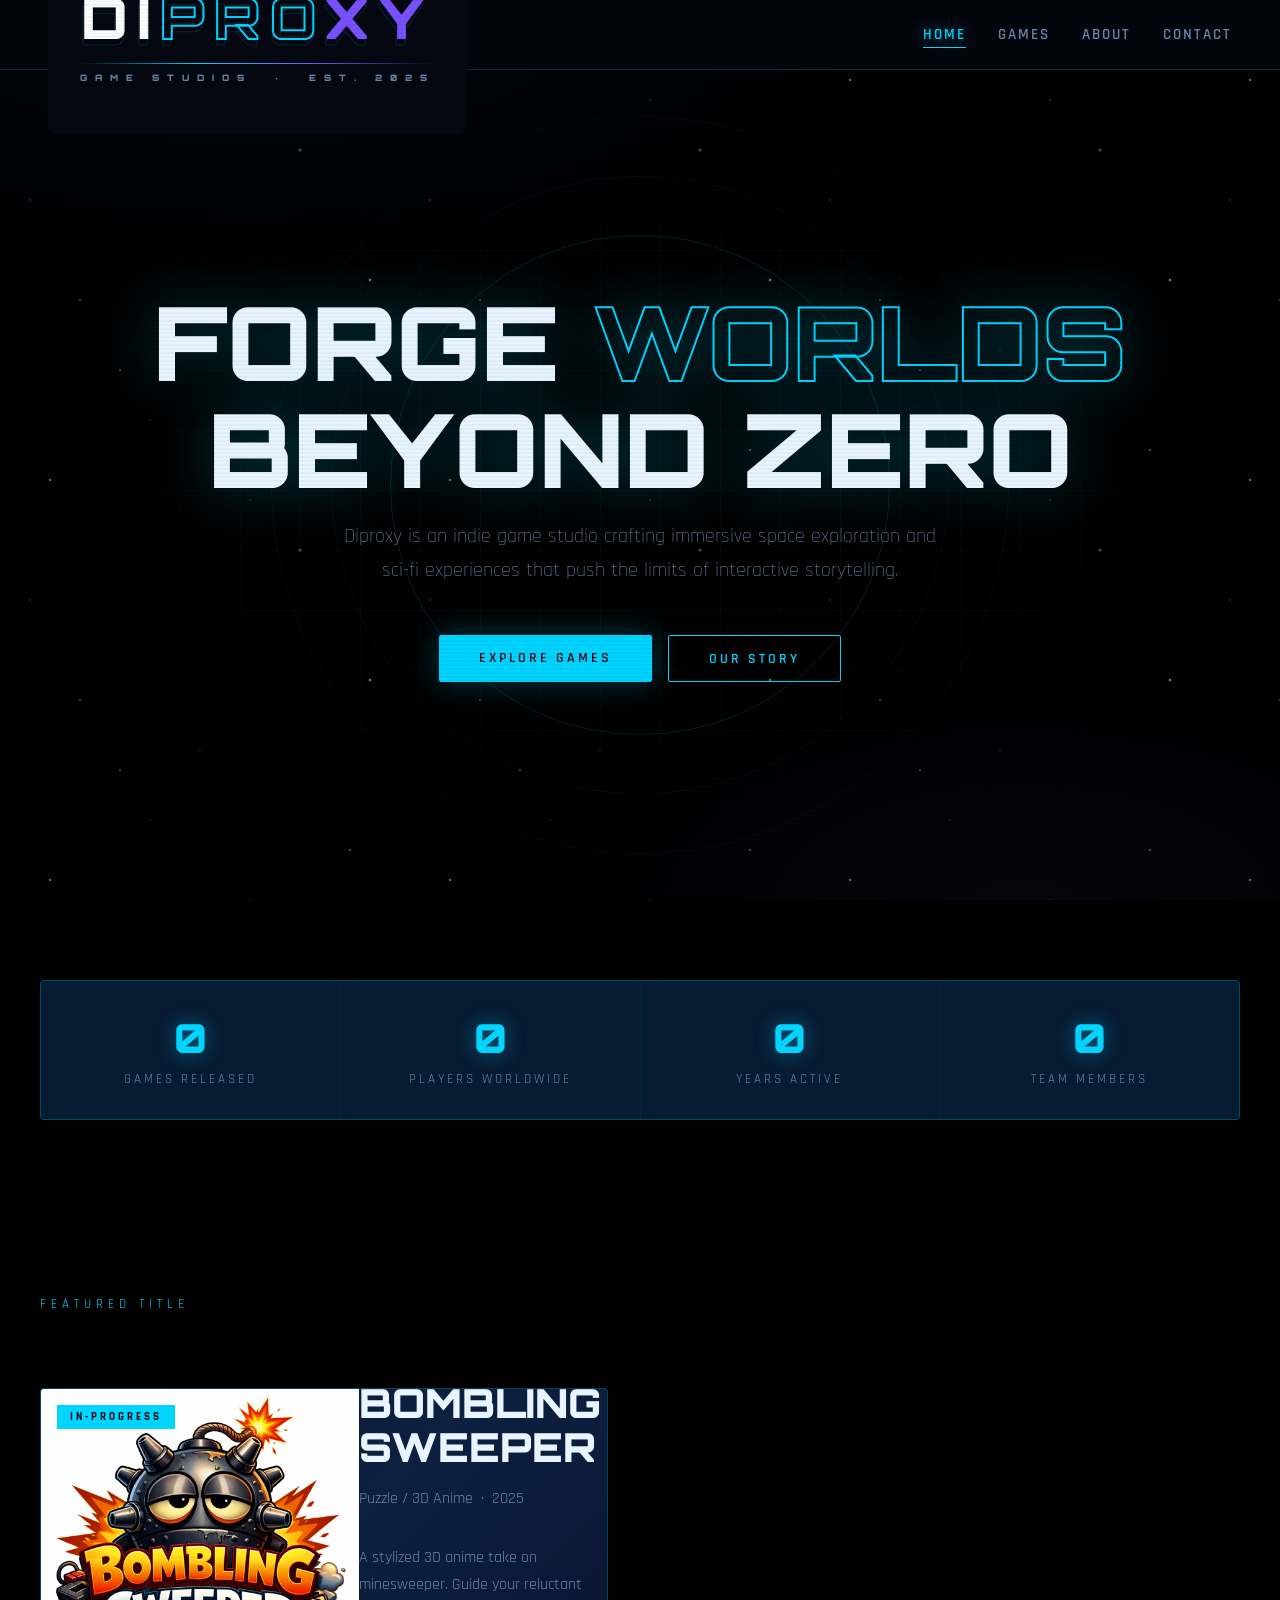
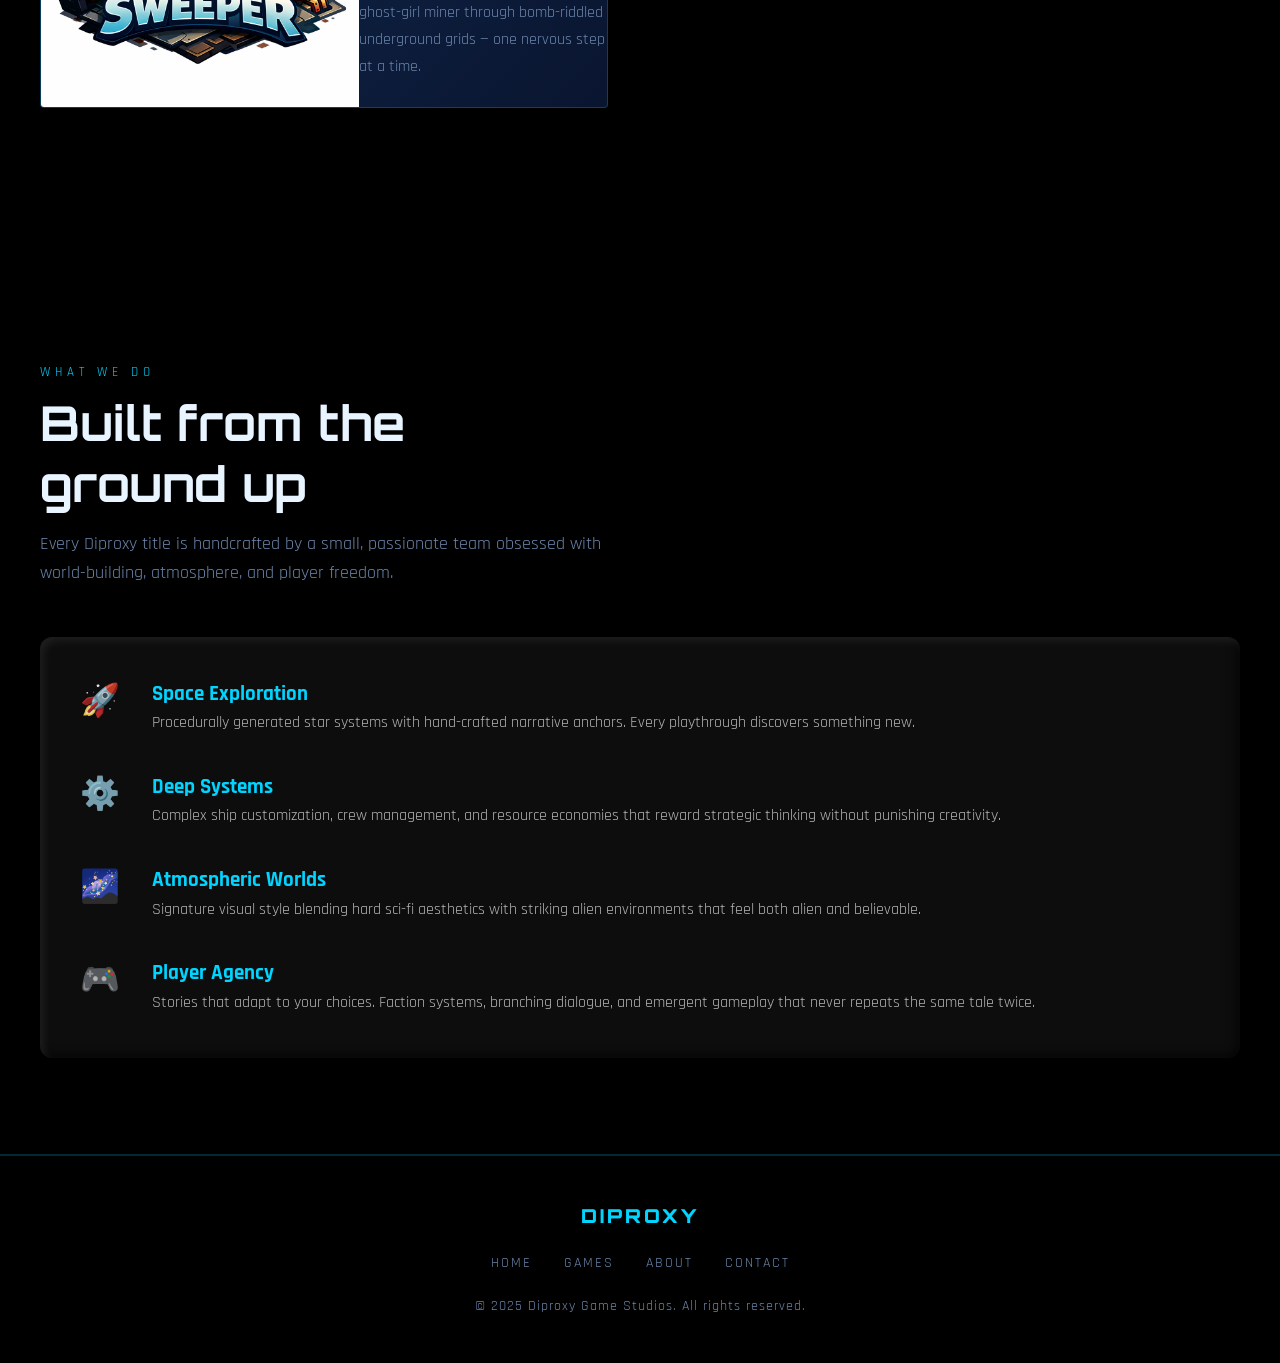
==== index.html @ 9f410bca "Website V.0.1" ====
<!DOCTYPE html>
<html lang="en">
<head>
  <meta charset="UTF-8" />
  <meta name="viewport" content="width=device-width, initial-scale=1.0" />
  <title>Diproxy — Sci-Fi Game Studio</title>
  <link rel="stylesheet" href="css/style.css" />
  <style>
    .hero-grid {
      position: absolute;
      inset: 0;
      background-image:
        linear-gradient(rgba(0,212,255,0.04) 1px, transparent 1px),
        linear-gradient(90deg, rgba(0,212,255,0.04) 1px, transparent 1px);
      background-size: 60px 60px;
      mask-image: radial-gradient(ellipse 70% 60% at 50% 50%, black 30%, transparent 80%);
      pointer-events: none;
    }

    .hero-planet {
      position: absolute;
      width: 500px; height: 500px;
      border-radius: 50%;
      border: 1px solid rgba(0,212,255,0.15);
      top: 50%; left: 50%;
      transform: translate(-50%, -50%);
      pointer-events: none;
      animation: spin 40s linear infinite;
    }
    .hero-planet::before {
      content: '';
      position: absolute;
      inset: -60px;
      border-radius: 50%;
      border: 1px solid rgba(123,79,255,0.08);
      animation: spin 60s linear infinite reverse;
    }
    .hero-planet::after {
      content: '';
      position: absolute;
      inset: -120px;
      border-radius: 50%;
      border: 1px solid rgba(0,212,255,0.05);
    }
    @keyframes spin { to { transform: translate(-50%, -50%) rotate(360deg); } }

    .featured-game {
      display: grid;
      grid-template-columns: 1fr 1fr;
      gap: 4rem;
      align-items: center;
      padding: 4rem 0;
    }

    .featured-img {
      aspect-ratio: 16/9;
      background: linear-gradient(135deg, #0a1830 0%, #0d2040 50%, #0a1530 100%);
      border: 1px solid var(--border);
      border-radius: 4px;
      display: flex;
      align-items: center;
      justify-content: center;
      position: relative;
      overflow: hidden;
    }

    .featured-img svg { width: 100%; height: 100%; }

    .featured-tag {
      position: absolute;
      top: 1rem; left: 1rem;
      font-size: 0.7rem;
      letter-spacing: 3px;
      text-transform: uppercase;
      background: var(--accent);
      color: var(--black);
      padding: 0.3rem 0.8rem;
      font-weight: 700;
    }

    .featured-content h2 {
      font-family: 'Orbitron', monospace;
      font-size: 2.5rem;
      font-weight: 900;
      color: var(--white);
      margin-bottom: 1rem;
      line-height: 1.1;
    }

    .featured-content p {
      color: var(--text-dim);
      line-height: 1.7;
      margin-bottom: 2rem;
      font-size: 1rem;
    }

    .genre-tags {
      display: flex;
      gap: 0.5rem;
      flex-wrap: wrap;
      margin-bottom: 2rem;
    }

    .genre-tag {
      font-size: 0.7rem;
      letter-spacing: 2px;
      text-transform: uppercase;
      padding: 0.3rem 0.8rem;
      border: 1px solid rgba(123,79,255,0.5);
      color: #a88aff;
      border-radius: 2px;
    }

    @media (max-width: 768px) {
      .featured-game { grid-template-columns: 1fr; gap: 2rem; }
    }
	
	 @import url('https://fonts.googleapis.com/css2?family=Orbitron:wght@900&display=swap');
	 .logo-wrap {
		display: flex;
		justify-content: center;
		align-items: center;
		padding: 3rem 2rem;
		background: #050810;
		border-radius: 12px;
	  }
	  .logo-main {
		font-family: 'Orbitron', monospace;
		font-size: 3.5rem;
		font-weight: 900;
		letter-spacing: 10px;
		text-transform: uppercase;
		position: relative;
		display: inline-block;

	  }
	  .logo-main .di { color: #fff; }
	  .logo-main .pro {
		color: transparent;
		-webkit-text-stroke: 2px #00d4ff;
		position: relative;
	  }
	  .logo-main .xy { color: #7b4fff; }

	  .logo-main::after {
		content: 'DIPROXY';
		position: absolute;
		left: 0; top: 6px;
		letter-spacing: 10px;
		color: transparent;
		-webkit-text-stroke: 1px rgba(0,212,255,0.15);
		pointer-events: none;
	  }

	  .logo-sub {
		font-family: 'Orbitron', monospace;
		font-size: 0.55rem;
		letter-spacing: 8px;
		color: #6a85aa;
		text-align: center;
		text-transform: uppercase;
		margin-top: 0.5rem;
		display: block;
	  }

	  .logo-bar {
		width: 100%;
		height: 1px;
		background: linear-gradient(90deg, transparent, #00d4ff, #7b4fff, transparent);
		margin-top: 0.6rem;
	  }
	  
	  body 
	  {
		background-color: #000;
		color: #fff;
	  
	  }
	  
  </style>
</head>
<body class = "body">
  <div class="scanline"></div>

  <!-- NAV -->
  <nav>
    <div class="logo-wrap">
  <div style="text-align:center">
  
    <div class="logo-main">
	
      <span class="di">DI</span><span class="pro">PRO</span><span class="xy">XY</span>
    
    <div class="logo-bar"></div>
    <span class="logo-sub">Game Studios &nbsp;·&nbsp; Est. 2025</span>
	
	
	</div>
	
  </div>
  
  
</div>
	
    <ul id="nav-menu">
      <li><a href="index.html">Home</a></li>
      <li><a href="pages/games.html">Games</a></li>
      <li><a href="pages/about.html">About</a></li>
      <li><a href="pages/contact.html">Contact</a></li>
    </ul>
  </nav>

  <main>
    <!-- HERO -->
    <section class="hero">
      <div class="hero-grid"></div>
      <div class="hero-planet"></div>
	  
      <h1>FORGE <span class="highlight">WORLDS</span><br>BEYOND ZERO</h1>
      <p class="hero-sub">
        Diproxy is an indie game studio crafting immersive space exploration and sci-fi experiences that push the limits of interactive storytelling.
      </p>
      <div class="hero-btns">
        <a href="pages/games.html" class="btn btn-primary">Explore Games</a>
        <a href="pages/about.html" class="btn btn-outline">Our Story</a>
      </div>
    </section>

    <!-- STATS -->
    <section style="padding: 2rem;">
      <div class="container">
        <div class="stats-row">
          <div class="stat-item">
            <span class="stat-num" data-target="0" data-suffix="">0</span>
            <span class="stat-label">Games Released</span>
          </div>
          <div class="stat-item">
            <span class="stat-num" data-target="0" data-suffix="">0</span>
            <span class="stat-label">Players Worldwide</span>
          </div>
          <div class="stat-item">
            <span class="stat-num" data-target="1" data-suffix="">0</span>
            <span class="stat-label">Years Active</span>
          </div>
          <div class="stat-item">
            <span class="stat-num" data-target="1" data-suffix="">0</span>
            <span class="stat-label">Team Members</span>
          </div>
        </div>
      </div>
    </section>

    <!-- FEATURED GAME -->
    <section>
      <div class="container">
        <span class="section-label">Featured Title</span>
        <div class="featured-game fade-in">
          <div class="featured-img">
            <span class="featured-tag">In-Progress</span>
			
			<img src="images/bombling_sweeper.png" style="width:90%;height:100%;object-fit:cover;" >
			
			  <div class="featured-content">
				<div class="genre-tags">
				  <span class="genre-tag">Open World</span>
				  <span class="genre-tag">Voxel</span>
				  <span class="genre-tag">Survival</span>
				</div>
				<!-- Featured Game --!>
				<h2> BOMBLING SWEEPER </h2>
				<p class="game-meta">Puzzle / 3D Anime &nbsp;·&nbsp; 2025</p>
				
				<p>A stylized 3D anime take on minesweeper. Guide your reluctant ghost-girl miner through bomb-riddled underground grids — one nervous step at a time.</p>
				
				
				<p style="color: var(--text-dim); font-size: 0.9rem; margin-bottom: 1.5rem;">
				  PC &nbsp;·&nbsp; Console &nbsp;·&nbsp; 2024
				</p>
				<a href="pages/games.html" class="btn btn-primary">View All Games</a>
			  </div>
			</div>
      </div>
    </section>
	
	
	

		<!-- WHAT WE DO -->
	<section class="what-we-do">
	  <div class="container">
		<span class="section-label">What We Do</span>
		<h2 class="section-title">Built from the <br>ground up</h2>
		<p class="section-desc">
		  Every Diproxy title is handcrafted by a small, passionate team obsessed with world-building, atmosphere, and player freedom.
		</p>

		<table class="bevel-table">
		  <tr>
			<td class="icon">🚀</td>
			<td>
			  <h3>Space Exploration</h3>
			  <p>Procedurally generated star systems with hand-crafted narrative anchors. Every playthrough discovers something new.</p>
			</td>
		  </tr>

		  <tr>
			<td class="icon">⚙️</td>
			<td>
			  <h3>Deep Systems</h3>
			  <p>Complex ship customization, crew management, and resource economies that reward strategic thinking without punishing creativity.</p>
			</td>
		  </tr>

		  <tr>
			<td class="icon">🌌</td>
			<td>
			  <h3>Atmospheric Worlds</h3>
			  <p>Signature visual style blending hard sci-fi aesthetics with striking alien environments that feel both alien and believable.</p>
			</td>
		  </tr>

		  <tr>
			<td class="icon">🎮</td>
			<td>
			  <h3>Player Agency</h3>
			  <p>Stories that adapt to your choices. Faction systems, branching dialogue, and emergent gameplay that never repeats the same tale twice.</p>
			</td>
		  </tr>
		</table>
	  </div>
	</section>

  </main>

  <hr class="divider" />
  <footer>
    <span class="footer-logo">DI<span class="logo-outline">PRO</span><span class="logo-purple">XY</span></span>
    <ul class="footer-links">
      <li><a href="index.html">Home</a></li>
      <li><a href="pages/games.html">Games</a></li>
      <li><a href="pages/about.html">About</a></li>
      <li><a href="pages/contact.html">Contact</a></li>
    </ul>
    <p>© 2025 Diproxy Game Studios. All rights reserved.</p>
  </footer>

  <script src="js/main.js"></script>
</body>
</html>
---- css/style.css ----
@import url('https://fonts.googleapis.com/css2?family=Orbitron:wght@400;700;900&family=Rajdhani:wght@300;400;600&display=swap');

/* ROOT */
:root {
  --black: #050810;
  --deep: #080d1a;
  --navy: #0a1228;
  --accent: #00d4ff;
  --accent2: #7b4fff;
  --glow: #00aaff;
  --text: #c8d8f0;
  --text-dim: #6a85aa;
  --white: #e8f4ff;
  --card-bg: rgba(10,20,50,0.7);
  --border: rgba(0,212,255,0.2);
}

* {
  margin: 0;
  padding: 0;
  box-sizing: border-box;
}

body {
  font-family: 'Rajdhani', sans-serif;
  background: var(--black);
  color: var(--text);
  min-height: 100vh;
  overflow-x: hidden;
}

/* STARFIELD BACKGROUND */
body::before {
  content: '';
  position: fixed;
  inset: 0;
  background:
    radial-gradient(ellipse 80% 50% at 20% 0%, rgba(0,100,200,0.08) 0%, transparent 60%),
    radial-gradient(ellipse 60% 40% at 80% 100%, rgba(123,79,255,0.06) 0%, transparent 60%),
    url("data:image/svg+xml,%3Csvg xmlns='http://www.w3.org/2000/svg' width='400' height='400'%3E%3Ccircle cx='50' cy='80' r='1' fill='%23ffffff' opacity='0.6'/%3E%3Ccircle cx='150' cy='20' r='0.5' fill='%23ffffff' opacity='0.4'/%3E%3Ccircle cx='300' cy='150' r='1.5' fill='%23ffffff' opacity='0.3'/%3E%3Ccircle cx='80' cy='300' r='0.8' fill='%23ffffff' opacity='0.5'/%3E%3Ccircle cx='350' cy='50' r='1' fill='%23ffffff' opacity='0.4'/%3E%3Ccircle cx='200' cy='350' r='0.6' fill='%23ffffff' opacity='0.3'/%3E%3Ccircle cx='370' cy='280' r='1.2' fill='%23ffffff' opacity='0.5'/%3E%3Ccircle cx='30' cy='200' r='0.7' fill='%23ffffff' opacity='0.4'/%3E%3Ccircle cx='250' cy='100' r='0.5' fill='%23ffffff' opacity='0.6'/%3E%3Ccircle cx='120' cy='370' r='1' fill='%23ffffff' opacity='0.3'/%3E%3C/svg%3E") repeat;
  pointer-events: none;
  z-index: 0;
}

/* NAV */
nav {
  position: fixed;
  top: 0; left: 0; right: 0;
  z-index: 100;
  display: flex;
  align-items: center;
  justify-content: space-between;
  padding: 0 3rem;
  height: 70px;
  background: rgba(5,8,16,0.85);
  backdrop-filter: blur(12px);
  border-bottom: 1px solid var(--border);
}

.logo {
  font-family: 'Orbitron', monospace;
  font-weight: 900;
  font-size: 1.5rem;
  color: var(--accent);
  text-decoration: none;
  letter-spacing: 3px;
  text-shadow: 0 0 20px rgba(0,212,255,0.5);
}

.logo span {
  color: var(--accent2);
}

nav ul {
  list-style: none;
  display: flex;
  gap: 2rem;
}

nav ul a {
  font-family: 'Rajdhani', sans-serif;
  font-weight: 600;
  font-size: 0.95rem;
  color: var(--text-dim);
  text-decoration: none;
  letter-spacing: 2px;
  text-transform: uppercase;
  transition: color 0.3s, text-shadow 0.3s;
  position: relative;
}

nav ul a::after {
  content: '';
  position: absolute;
  bottom: -4px; left: 0; right: 0;
  height: 1px;
  background: var(--accent);
  transform: scaleX(0);
  transition: transform 0.3s;
}

nav ul a:hover,
nav ul a.active {
  color: var(--accent);
  text-shadow: 0 0 15px rgba(0,212,255,0.6);
}

nav ul a:hover::after,
nav ul a.active::after {
  transform: scaleX(1);
}

/* MAIN */
main {
  position: relative;
  z-index: 1;
  padding-top: 70px;
}

/* HERO */
.hero {
  min-height: calc(100vh - 70px);
  display: flex;
  flex-direction: column;
  justify-content: center;
  align-items: center;
  text-align: center;
  padding: 4rem 2rem;
  position: relative;
}

.hero-eyebrow {
  font-family: 'Rajdhani', sans-serif;
  font-size: 0.85rem;
  letter-spacing: 6px;
  text-transform: uppercase;
  color: var(--accent);
  margin-bottom: 1.5rem;
  opacity: 0;
  animation: fadeUp 0.8s 0.3s forwards;
}

.hero h1 {
  font-family: 'Orbitron', monospace;
  font-size: clamp(3rem, 8vw, 7rem);
  font-weight: 900;
  line-height: 1.05;
  color: var(--white);
  text-shadow: 0 0 60px rgba(0,212,255,0.3);
  opacity: 0;
  animation: fadeUp 0.8s 0.5s forwards;
  margin-bottom: 1rem;
}

.hero h1 .highlight {
  color: transparent;
  -webkit-text-stroke: 2px var(--accent);
}

.hero-sub {
  font-size: 1.25rem;
  font-weight: 300;
  color: var(--text-dim);
  max-width: 600px;
  line-height: 1.7;
  opacity: 0;
  animation: fadeUp 0.8s 0.7s forwards;
  margin-bottom: 3rem;
}

.hero-btns {
  display: flex;
  gap: 1rem;
  opacity: 0;
  animation: fadeUp 0.8s 0.9s forwards;
  flex-wrap: wrap;
  justify-content: center;
}

/* BUTTONS */
.btn {
  font-family: 'Rajdhani', sans-serif;
  font-weight: 600;
  font-size: 0.9rem;
  letter-spacing: 3px;
  text-transform: uppercase;
  text-decoration: none;
  padding: 0.85rem 2.5rem;
  border-radius: 2px;
  transition: all 0.3s;
  display: inline-block;
  cursor: pointer;
  border: none;
}

.btn-primary {
  background: var(--accent);
  color: var(--black);
  box-shadow: 0 0 30px rgba(0,212,255,0.3);
}

.btn-primary:hover {
  background: #33ddff;
  box-shadow: 0 0 50px rgba(0,212,255,0.6);
  transform: translateY(-2px);
}

.btn-outline {
  background: transparent;
  color: var(--accent);
  border: 1px solid var(--accent);
}

.btn-outline:hover {
  background: rgba(0,212,255,0.1);
  box-shadow: 0 0 25px rgba(0,212,255,0.2);
  transform: translateY(-2px);
}

/* SECTIONS */
section {
  padding: 6rem 2rem;
}

.section-label {
  font-size: 0.8rem;
  letter-spacing: 5px;
  text-transform: uppercase;
  color: var(--accent);
  margin-bottom: 0.75rem;
  display: block;
}

.section-title {
  font-family: 'Orbitron', monospace;
  font-size: clamp(1.8rem, 4vw, 3rem);
  font-weight: 700;
  color: var(--white);
  margin-bottom: 1rem;
}

.section-desc {
  color: var(--text-dim);
  font-size: 1.1rem;
  max-width: 600px;
  line-height: 1.7;
  margin-bottom: 3rem;
}

.container {
  max-width: 1200px;
  margin: 0 auto;
}

/* GRID CARDS */
.card-grid {
  display: grid;
  grid-template-columns: repeat(auto-fit, minmax(280px, 1fr));
  gap: 1.5rem;
}

.card {
  background: var(--card-bg);
  border: 1px solid var(--border);
  border-radius: 4px;
  padding: 2rem;
  position: relative;
  overflow: hidden;
  transition: border-color 0.3s, transform 0.3s;
  backdrop-filter: blur(8px);
}

.card::before {
  content: '';
  position: absolute;
  top: 0; left: 0; right: 0;
  height: 2px;
  background: linear-gradient(90deg, transparent, var(--accent), transparent);
  opacity: 0;
  transition: opacity 0.3s;
}

.card:hover {
  border-color: rgba(0,212,255,0.4);
  transform: translateY(-4px);
}

.card:hover::before {
  opacity: 1;
}

.card-icon {
  font-size: 2.5rem;
  margin-bottom: 1rem;
  display: block;
}

.card h3 {
  font-family: 'Orbitron', monospace;
  font-size: 1rem;
  font-weight: 700;
  color: var(--white);
  letter-spacing: 2px;
  margin-bottom: 0.75rem;
}

.card p {
  font-size: 0.95rem;
  color: var(--text-dim);
  line-height: 1.6;
}

/* DIVIDER */
.divider {
  border: none;
  border-top: 1px solid var(--border);
  margin: 0;
}

/* PAGE HEADER */
.page-header {
  padding: 5rem 2rem 3rem;
  text-align: center;
  border-bottom: 1px solid var(--border);
}

/* FOOTER */
footer {
  position: relative;
  z-index: 1;
  border-top: 1px solid var(--border);
  padding: 3rem 2rem;
  text-align: center;
}

.footer-logo {
  font-family: 'Orbitron', monospace;
  font-size: 1.2rem;
  font-weight: 900;
  color: var(--accent);
  letter-spacing: 3px;
  margin-bottom: 1rem;
  display: block;
}

footer p {
  color: var(--text-dim);
  font-size: 0.85rem;
  letter-spacing: 1px;
}

.footer-links {
  display: flex;
  justify-content: center;
  gap: 2rem;
  margin: 1.5rem 0;
  list-style: none;
  flex-wrap: wrap;
}

.footer-links a {
  color: var(--text-dim);
  text-decoration: none;
  font-size: 0.85rem;
  letter-spacing: 2px;
  text-transform: uppercase;
  transition: color 0.3s;
}

.footer-links a:hover {
  color: var(--accent);
}

/* TAG/BADGE */
.tag {
  display: inline-block;
  font-size: 0.7rem;
  letter-spacing: 2px;
  text-transform: uppercase;
  padding: 0.25rem 0.75rem;
  border: 1px solid var(--accent);
  color: var(--accent);
  border-radius: 2px;
  margin-bottom: 0.5rem;
}

/* STATS ROW */
.stats-row {
  display: grid;
  grid-template-columns: repeat(auto-fit, minmax(160px, 1fr));
  gap: 1px;
  background: var(--border);
  border: 1px solid var(--border);
  border-radius: 4px;
  overflow: hidden;
  margin: 3rem 0;
}

.stat-item {
  background: var(--card-bg);
  padding: 2rem;
  text-align: center;
}

.stat-num {
  font-family: 'Orbitron', monospace;
  font-size: 2.5rem;
  font-weight: 900;
  color: var(--accent);
  display: block;
  text-shadow: 0 0 20px rgba(0,212,255,0.4);
}

.stat-label {
  font-size: 0.8rem;
  letter-spacing: 3px;
  text-transform: uppercase;
  color: var(--text-dim);
  margin-top: 0.5rem;
  display: block;
}

/* ANIMATIONS */
@keyframes fadeUp {
  from {
    opacity: 0;
    transform: translateY(24px);
  }
  to {
    opacity: 1;
    transform: translateY(0);
  }
}

.fade-in {
  opacity: 0;
  transform: translateY(20px);
  transition: opacity 0.6s, transform 0.6s;
}

.fade-in.visible {
  opacity: 1;
  transform: translateY(0);
}

/* SCANLINE EFFECT */
.scanline {
  position: fixed;
  inset: 0;
  background: repeating-linear-gradient(
    0deg,
    transparent,
    transparent 2px,
    rgba(0,0,0,0.03) 2px,
    rgba(0,0,0,0.03) 4px
  );
  pointer-events: none;
  z-index: 999;
}

/* MOBILE NAV TOGGLE */
.nav-toggle {
  display: none;
  flex-direction: column;
  gap: 5px;
  cursor: pointer;
  background: none;
  border: none;
  padding: 4px;
}

.nav-toggle span {
  display: block;
  width: 24px;
  height: 2px;
  background: var(--accent);
  transition: all 0.3s;
}

/* BEVEL TABLE */
.bevel-table {
  width: 100%;
  border-collapse: separate;
  border-spacing: 0;
  background: #0d0d0d;
  padding: 1.5rem;
  border-radius: 12px;
  box-shadow:
    inset 4px 4px 8px rgba(255, 255, 255, 0.08),
    inset -4px -4px 8px rgba(0, 0, 0, 0.6),
    0 4px 20px rgba(0, 0, 0, 0.4);
}

.bevel-table tr {
  border-bottom: 1px solid rgba(255, 255, 255, 0.08);
}

.bevel-table tr:last-child {
  border-bottom: none;
}

.bevel-table td {
  padding: 1.2rem 1rem;
  vertical-align: top;
  color: #e0e0e0;
}

.bevel-table .icon {
  font-size: 2rem;
  width: 60px;
  text-align: center;
  opacity: 0.9;
}

.bevel-table h3 {
  margin: 0 0 0.3rem 0;
  font-size: 1.3rem;
  color: #00d4ff;
}

.bevel-table p {
  margin: 0;
  color: #b5b5b5;
  line-height: 1.5;
}

/* RESPONSIVE: TABLET & DOWN */
@media (max-width: 768px) {
  nav {
    padding: 0 1.5rem;
  }

  .nav-toggle {
    display: flex;
  }

  nav ul {
    display: none;
    position: fixed;
    top: 70px; left: 0; right: 0;
    background: rgba(5,8,16,0.97);
    flex-direction: column;
    align-items: center;
    padding: 2rem;
    gap: 1.5rem;
    border-bottom: 1px solid var(--border);
  }

  nav ul.open {
    display: flex;
  }

  .hero {
    padding: 3rem 1.5rem;
  }

  .hero h1 {
    font-size: 2.4rem;
  }

  .hero-sub {
    font-size: 1rem;
  }

  .hero-btns {
    flex-direction: column;
    width: 100%;
  }

  .btn {
    width: 100%;
    text-align: center;
  }

  section {
    padding: 4rem 1.5rem;
  }

  .card-grid {
    grid-template-columns: 1fr;
    gap: 1rem;
  }

  .card {
    padding: 1.5rem;
  }

  .stats-row {
    grid-template-columns: 1fr 1fr;
  }
}

/* RESPONSIVE: SMALL PHONES */
@media (max-width: 480px) {
  body {
    font-size: 0.95rem;
  }

  section {
    padding: 3rem 1rem;
  }

  .page-header {
    padding: 3rem 1rem 2rem;
  }

  .section-title {
    font-size: 1.6rem;
  }

  .section-desc {
    font-size: 1rem;
  }

  .stats-row {
    grid-template-columns: 1fr;
  }

  .bevel-table td {
    display: block;
    width: 100%;
    padding: 1rem 0;
  }

  .bevel-table .icon {
    margin-bottom: 0.5rem;
  }
}
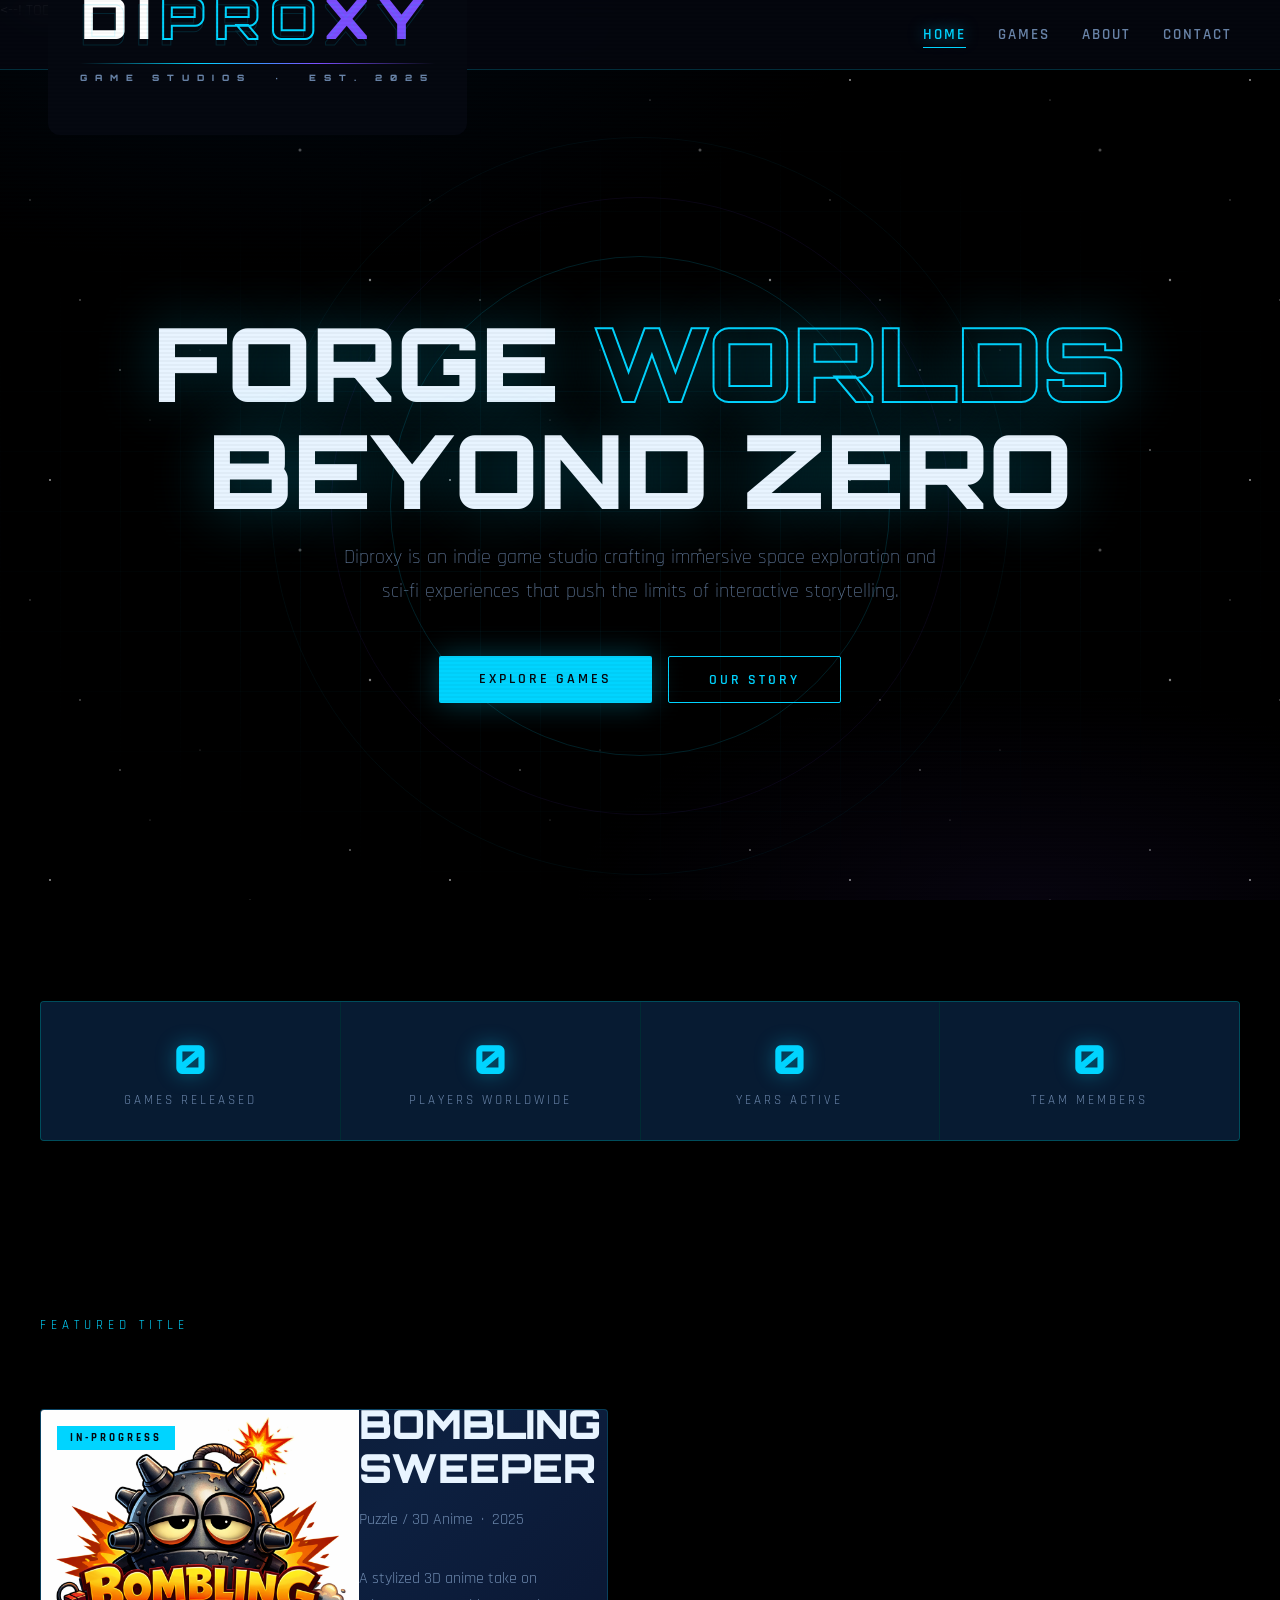
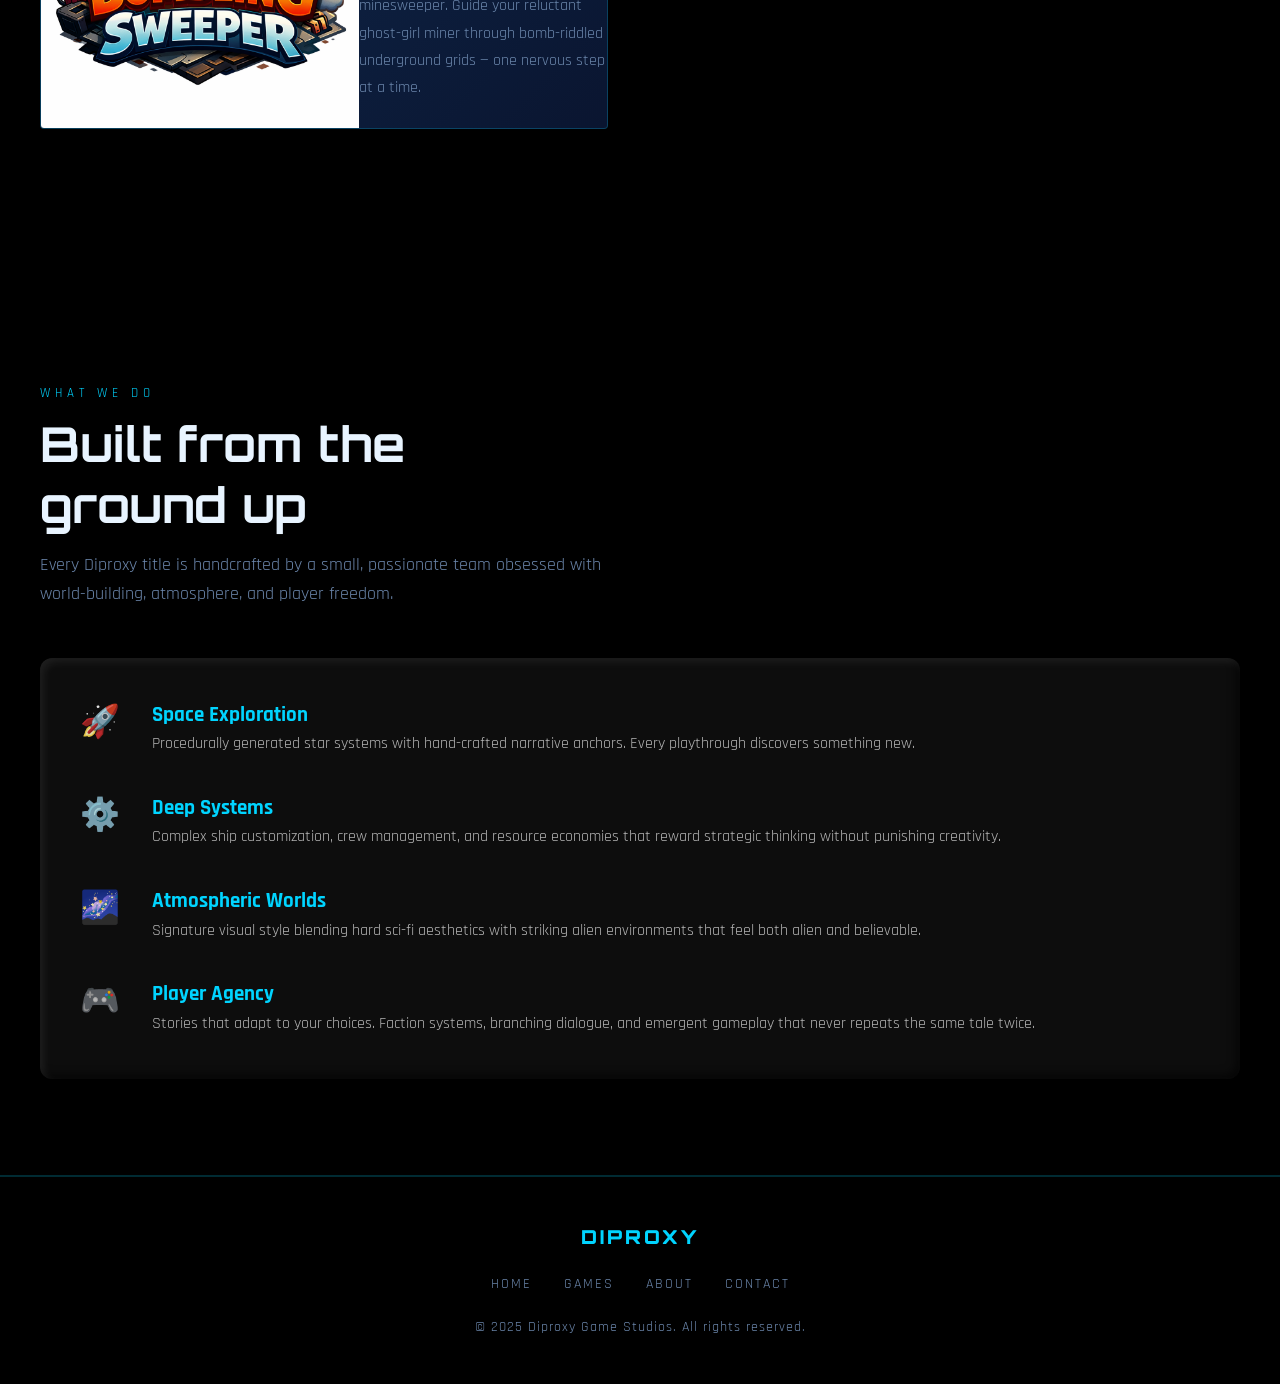
==== commit e3e8206f: "Website V.0.1.1 Add more meta content" ====
--- a/index.html
+++ b/index.html
@@ -2,7 +2,12 @@
 <html lang="en">
 <head>
   <meta charset="UTF-8" />
+
   <meta name="viewport" content="width=device-width, initial-scale=1.0" />
+  <--! TODO: Change in the near future --!>
+  <meta name="discription" content="Home of fictional based video games">
+  <meta name="keywords" content="diproxy, wreneo, Game-Development">
+  <meta name="author" content="Wreneo">
   <title>Diproxy — Sci-Fi Game Studio</title>
   <link rel="stylesheet" href="css/style.css" />
   <style>
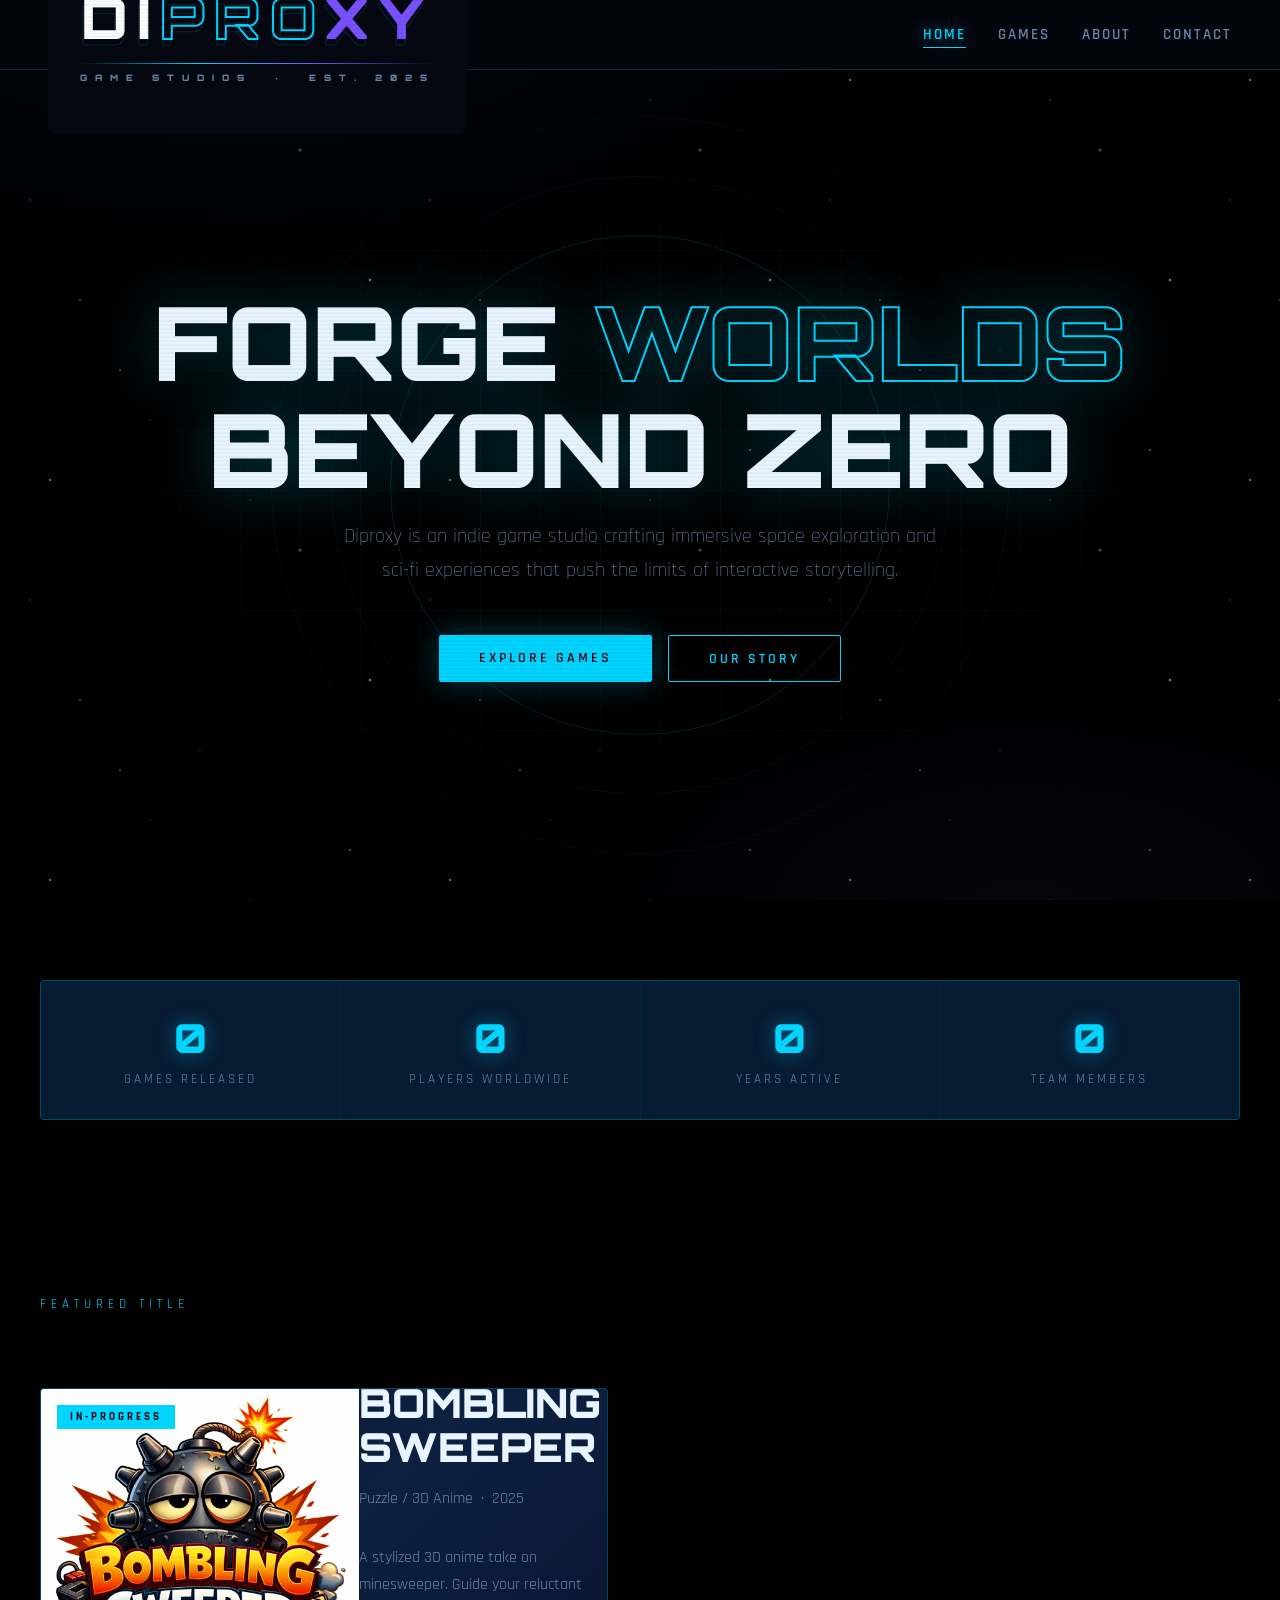
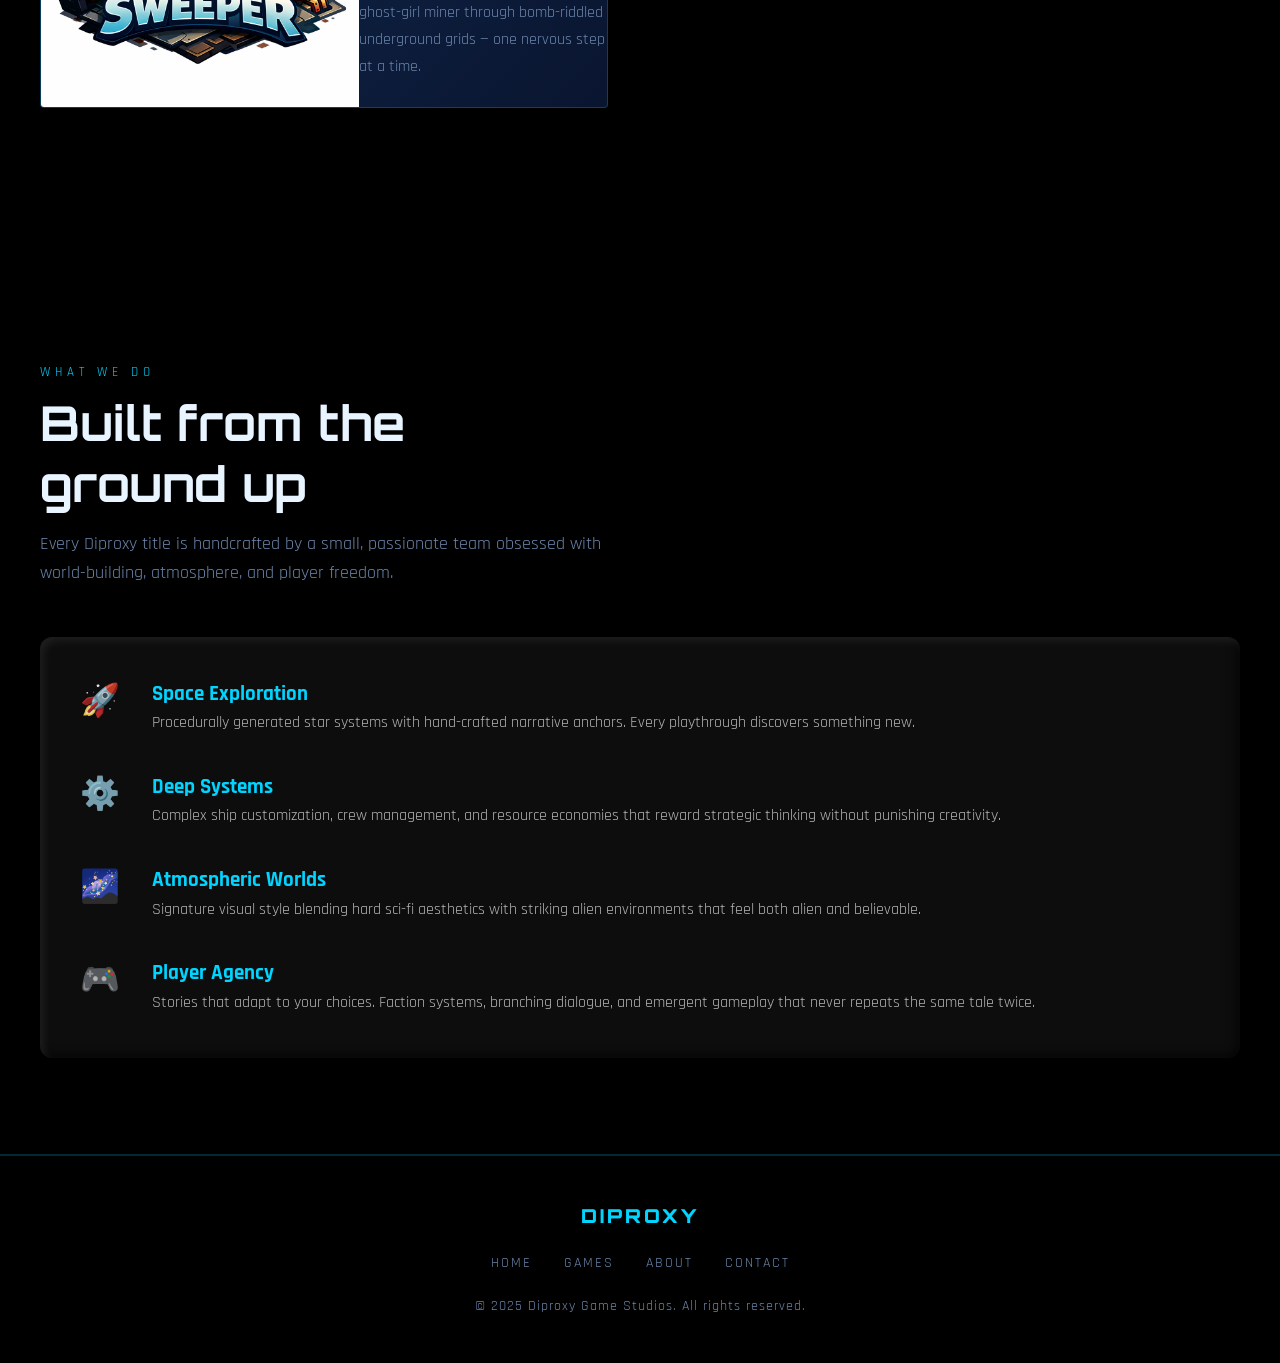
==== commit 7fb76753: "Webpage v0.1.4 fix favicon" ====
--- a/index.html
+++ b/index.html
@@ -1,15 +1,22 @@
 <!DOCTYPE html>
 <html lang="en">
+
+
 <head>
   <meta charset="UTF-8" />
 
   <meta name="viewport" content="width=device-width, initial-scale=1.0" />
-  <--! TODO: Change in the near future --!>
+  
+  
+  
   <meta name="discription" content="Home of fictional based video games">
   <meta name="keywords" content="diproxy, wreneo, Game-Development">
   <meta name="author" content="Wreneo">
   <title>Diproxy — Sci-Fi Game Studio</title>
   <link rel="stylesheet" href="css/style.css" />
+  
+  <link rel="icon" type="image/png" href="WreneoDevIconLogo.png">
+
   <style>
     .hero-grid {
       position: absolute;
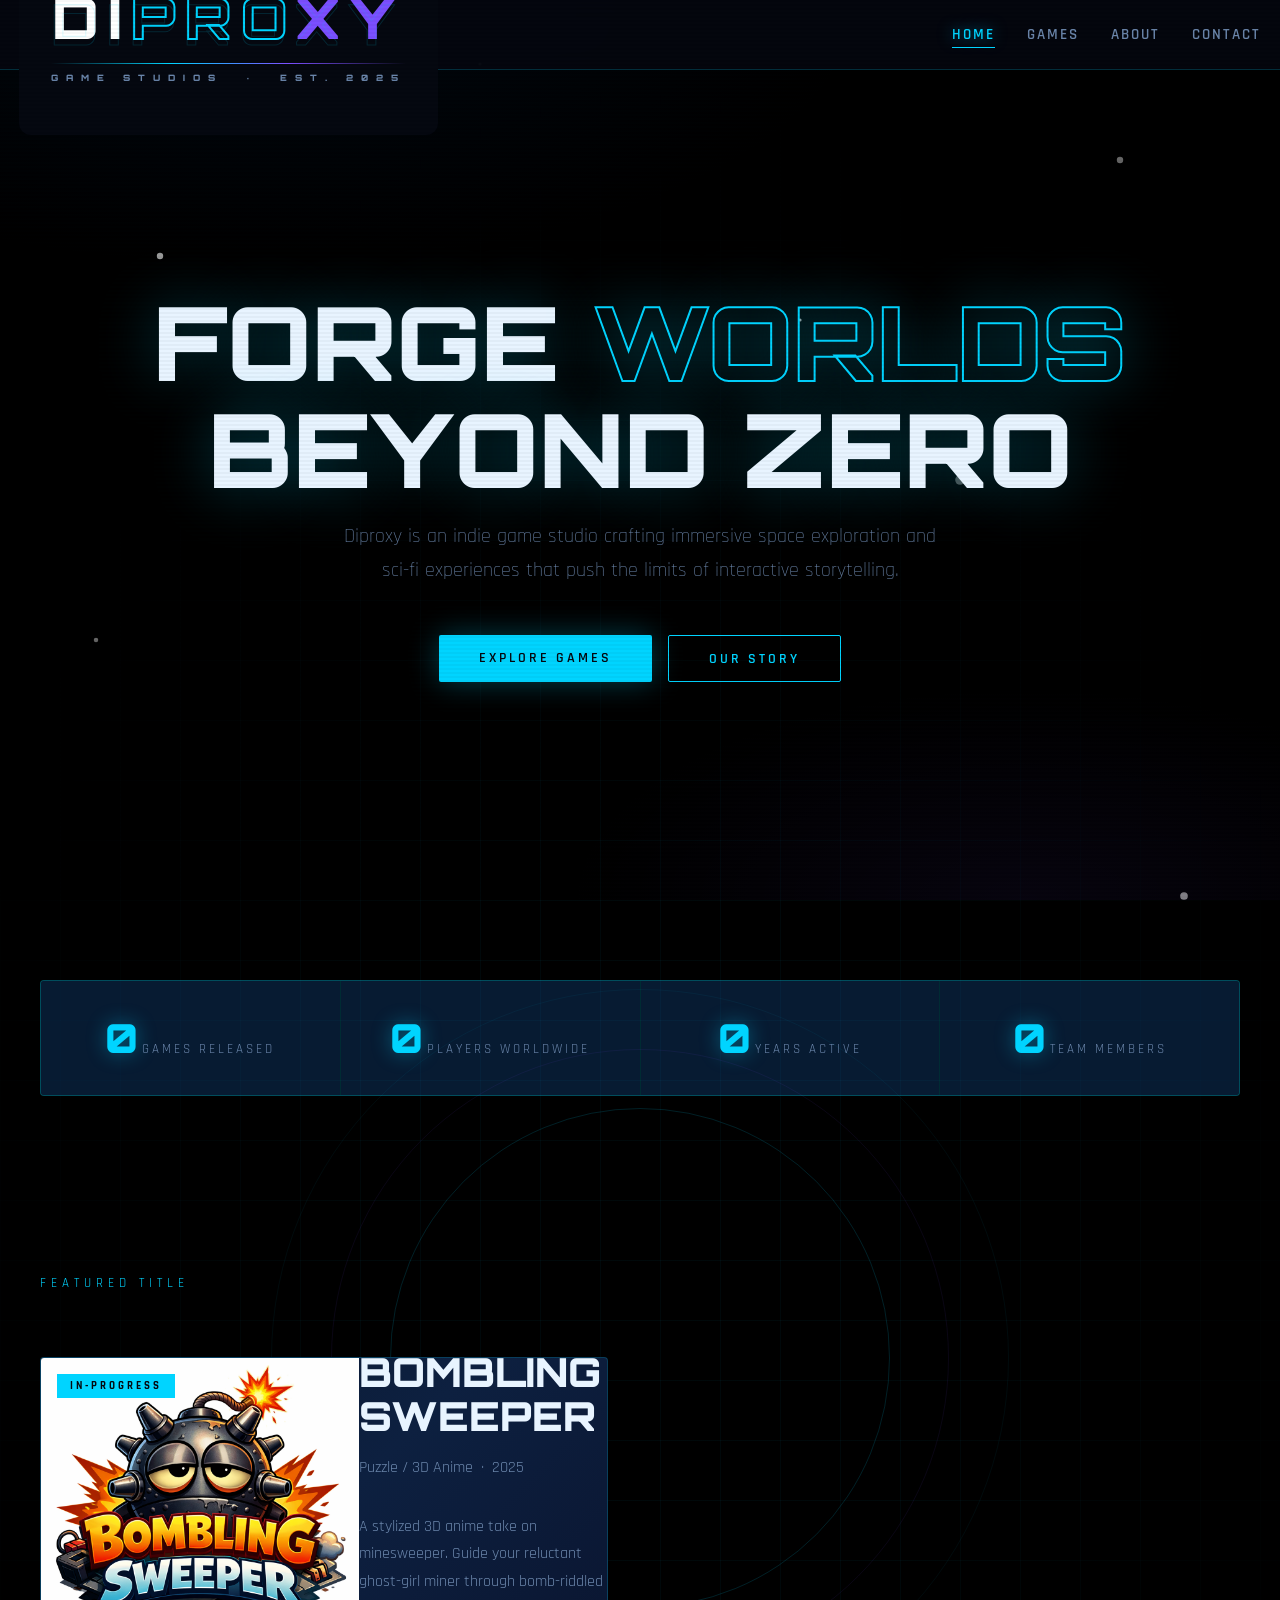
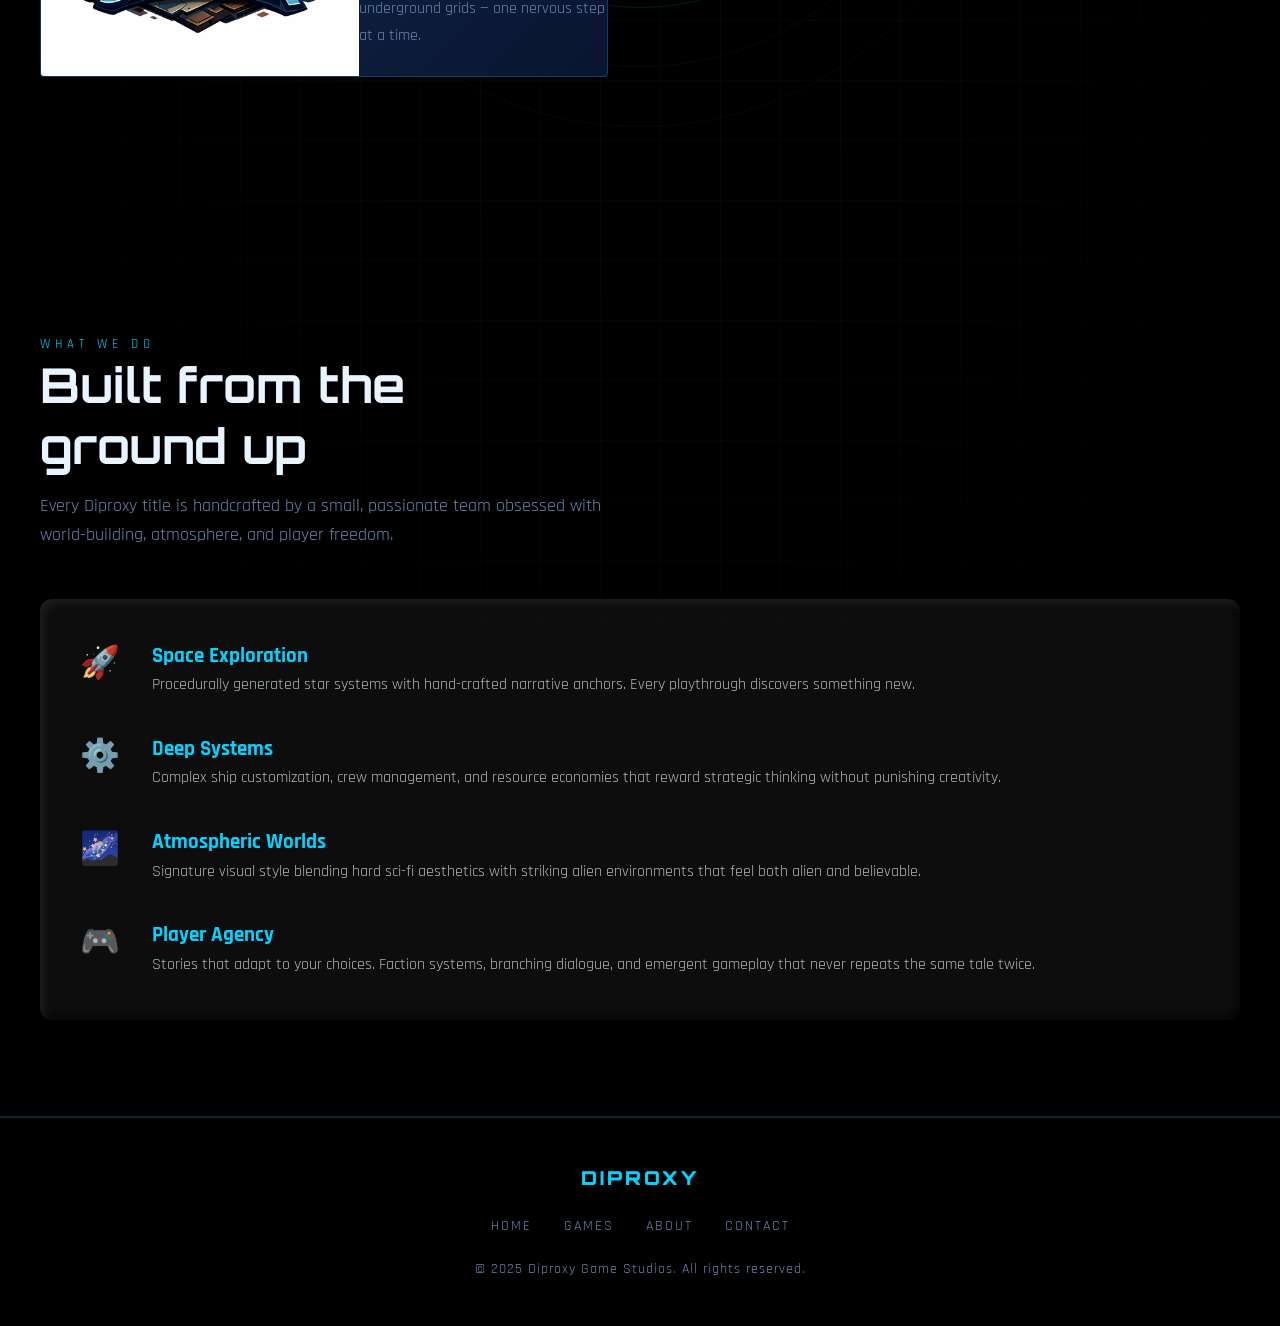
==== commit 636c893b: "Diproxy V.0.3.1 Fixed metadata" ====
--- a/index.html
+++ b/index.html
@@ -9,7 +9,8 @@
   
   
   
-  <meta name="discription" content="Home of fictional based video games">
+  <meta name="google-site-verification" content="mQiXVkzghRxZFZ414wX6YYJz9fLtdKpLjBT4DsACvrM" />
+  <meta name="description" content="Home of fictional based video games">
   <meta name="keywords" content="diproxy, wreneo, Game-Development">
   <meta name="author" content="Wreneo">
   <title>Diproxy — Sci-Fi Game Studio</title>
--- a/css/style.css
+++ b/css/style.css
@@ -21,12 +21,16 @@
   box-sizing: border-box;
 }
 
+html, body {
+  max-width: 100%;
+  overflow-x: hidden;
+}
+
 body {
   font-family: 'Rajdhani', sans-serif;
   background: var(--black);
   color: var(--text);
   min-height: 100vh;
-  overflow-x: hidden;
 }
 
 /* STARFIELD BACKGROUND */
@@ -38,6 +42,7 @@
     radial-gradient(ellipse 80% 50% at 20% 0%, rgba(0,100,200,0.08) 0%, transparent 60%),
     radial-gradient(ellipse 60% 40% at 80% 100%, rgba(123,79,255,0.06) 0%, transparent 60%),
     url("data:image/svg+xml,%3Csvg xmlns='http://www.w3.org/2000/svg' width='400' height='400'%3E%3Ccircle cx='50' cy='80' r='1' fill='%23ffffff' opacity='0.6'/%3E%3Ccircle cx='150' cy='20' r='0.5' fill='%23ffffff' opacity='0.4'/%3E%3Ccircle cx='300' cy='150' r='1.5' fill='%23ffffff' opacity='0.3'/%3E%3Ccircle cx='80' cy='300' r='0.8' fill='%23ffffff' opacity='0.5'/%3E%3Ccircle cx='350' cy='50' r='1' fill='%23ffffff' opacity='0.4'/%3E%3Ccircle cx='200' cy='350' r='0.6' fill='%23ffffff' opacity='0.3'/%3E%3Ccircle cx='370' cy='280' r='1.2' fill='%23ffffff' opacity='0.5'/%3E%3Ccircle cx='30' cy='200' r='0.7' fill='%23ffffff' opacity='0.4'/%3E%3Ccircle cx='250' cy='100' r='0.5' fill='%23ffffff' opacity='0.6'/%3E%3Ccircle cx='120' cy='370' r='1' fill='%23ffffff' opacity='0.3'/%3E%3C/svg%3E") repeat;
+  background-size: cover;
   pointer-events: none;
   z-index: 0;
 }
@@ -50,7 +55,7 @@
   display: flex;
   align-items: center;
   justify-content: space-between;
-  padding: 0 3rem;
+  padding: 0 1.2rem;
   height: 70px;
   background: rgba(5,8,16,0.85);
   backdrop-filter: blur(12px);
@@ -126,11 +131,9 @@
   align-items: center;
   text-align: center;
   padding: 4rem 2rem;
-  position: relative;
 }
 
 .hero-eyebrow {
-  font-family: 'Rajdhani', sans-serif;
   font-size: 0.85rem;
   letter-spacing: 6px;
   text-transform: uppercase;
@@ -228,7 +231,6 @@
   text-transform: uppercase;
   color: var(--accent);
   margin-bottom: 0.75rem;
-  display: block;
 }
 
 .section-title {
@@ -255,7 +257,7 @@
 /* GRID CARDS */
 .card-grid {
   display: grid;
-  grid-template-columns: repeat(auto-fit, minmax(280px, 1fr));
+  grid-template-columns: repeat(auto-fit, minmax(220px, 1fr));
   gap: 1.5rem;
 }
 
@@ -292,7 +294,6 @@
 .card-icon {
   font-size: 2.5rem;
   margin-bottom: 1rem;
-  display: block;
 }
 
 .card h3 {
@@ -340,7 +341,6 @@
   color: var(--accent);
   letter-spacing: 3px;
   margin-bottom: 1rem;
-  display: block;
 }
 
 footer p {
@@ -407,7 +407,6 @@
   font-size: 2.5rem;
   font-weight: 900;
   color: var(--accent);
-  display: block;
   text-shadow: 0 0 20px rgba(0,212,255,0.4);
 }
 
@@ -417,7 +416,6 @@
   text-transform: uppercase;
   color: var(--text-dim);
   margin-top: 0.5rem;
-  display: block;
 }
 
 /* ANIMATIONS */
@@ -527,7 +525,7 @@
 /* RESPONSIVE: TABLET & DOWN */
 @media (max-width: 768px) {
   nav {
-    padding: 0 1.5rem;
+    padding: 0 1.2rem;
   }
 
   .nav-toggle {
@@ -591,38 +589,4 @@
 }
 
 /* RESPONSIVE: SMALL PHONES */
-@media (max-width: 480px) {
-  body {
-    font-size: 0.95rem;
-  }
-
-  section {
-    padding: 3rem 1rem;
-  }
-
-  .page-header {
-    padding: 3rem 1rem 2rem;
-  }
-
-  .section-title {
-    font-size: 1.6rem;
-  }
-
-  .section-desc {
-    font-size: 1rem;
-  }
-
-  .stats-row {
-    grid-template-columns: 1fr;
-  }
-
-  .bevel-table td {
-    display: block;
-    width: 100%;
-    padding: 1rem 0;
-  }
-
-  .bevel-table .icon {
-    margin-bottom: 0.5rem;
-  }
-}
+@media (max-width: 480px)
